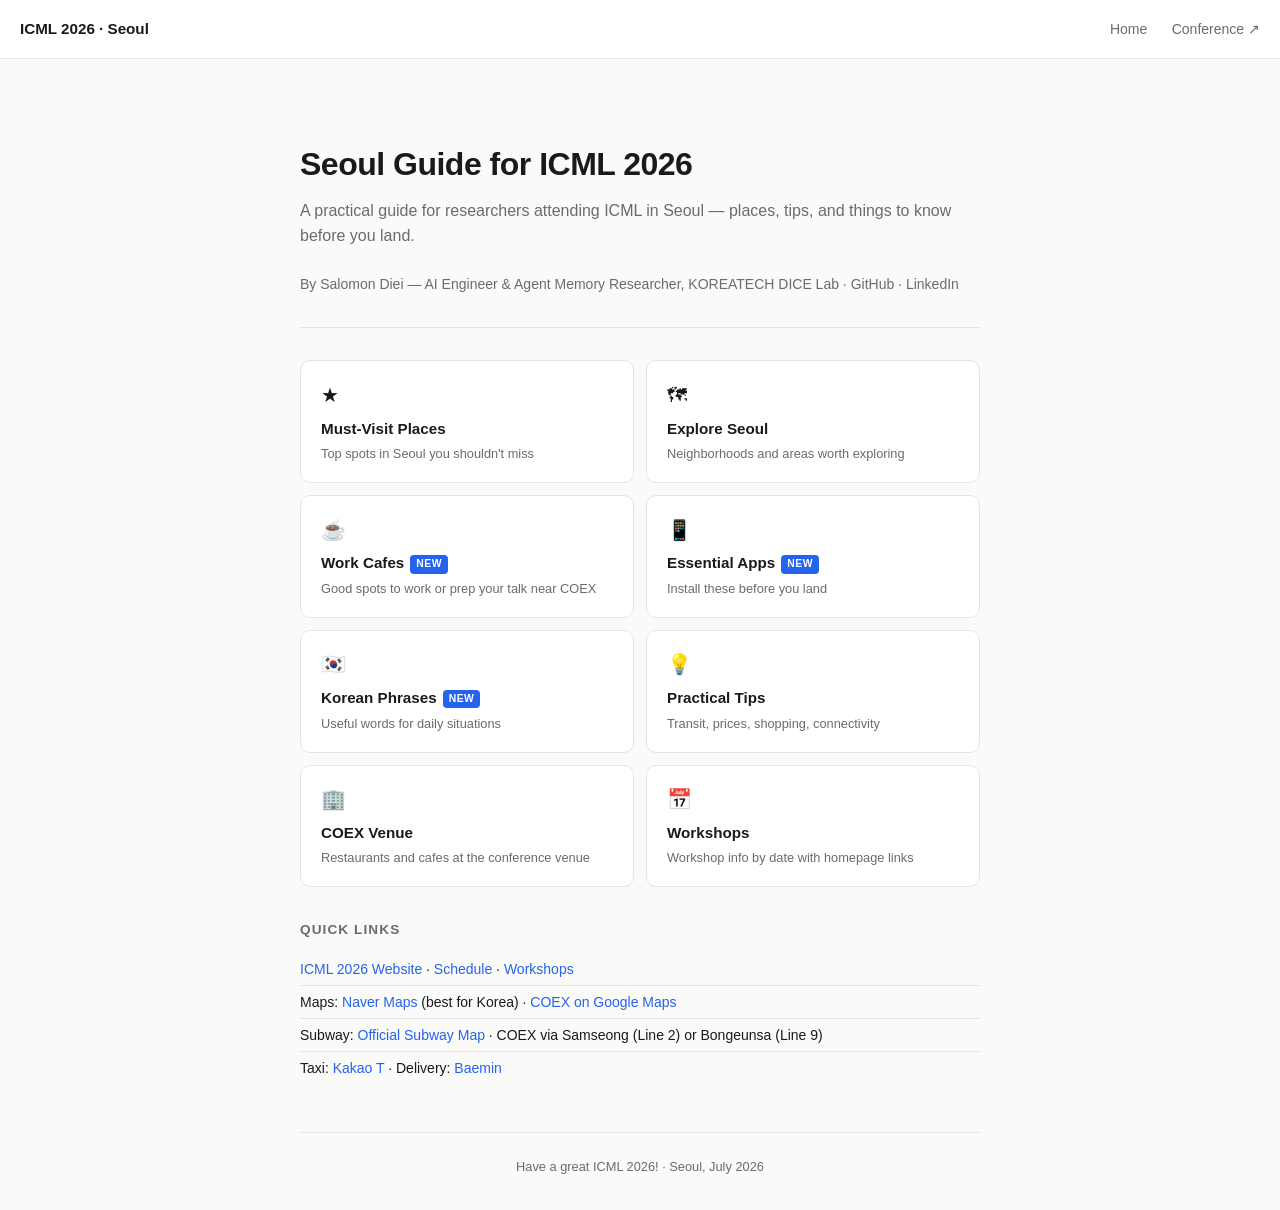
==== index.html @ 10a0c7cc "Initial commit: ICML 2026 Seoul guide" ====
<!DOCTYPE html>
<html lang="en">
<head>
  <meta charset="UTF-8" />
  <meta name="viewport" content="width=device-width, initial-scale=1.0" />
  <title>ICML 2026 Seoul Guide</title>
  <link rel="stylesheet" href="css/style.css" />
</head>
<body>

<header class="site-header">
  <span class="logo">ICML 2026 · Seoul</span>
  <nav>
    <a href="index.html">Home</a>
    <a href="https://icml.cc/" target="_blank">Conference ↗</a>
  </nav>
</header>

<div class="container">

  <div class="hero">
    <h1>Seoul Guide for ICML 2026</h1>
    <p class="subtitle">A practical guide for researchers attending ICML in Seoul — places, tips, and things to know before you land.</p>
    <p class="author">
      By <a href="https://salomon.reinvent-labs.com/" target="_blank">Salomon Diei</a> — AI Engineer &amp; Agent Memory Researcher, KOREATECH DICE Lab ·
      <a href="https://github.com/salomondiei08" target="_blank">GitHub</a> ·
      <a href="https://linkedin.com/in/salomondiei" target="_blank">LinkedIn</a>
    </p>
  </div>

  <div class="section-grid">
    <a class="section-card" href="must-visit.html">
      <div class="card-icon">★</div>
      <div class="card-title">Must-Visit Places</div>
      <div class="card-desc">Top spots in Seoul you shouldn't miss</div>
    </a>
    <a class="section-card" href="explore-seoul.html">
      <div class="card-icon">🗺</div>
      <div class="card-title">Explore Seoul</div>
      <div class="card-desc">Neighborhoods and areas worth exploring</div>
    </a>
    <a class="section-card" href="work-cafes.html">
      <div class="card-icon">☕</div>
      <div class="card-title">Work Cafes<span class="new-badge">New</span></div>
      <div class="card-desc">Good spots to work or prep your talk near COEX</div>
    </a>
    <a class="section-card" href="apps.html">
      <div class="card-icon">📱</div>
      <div class="card-title">Essential Apps<span class="new-badge">New</span></div>
      <div class="card-desc">Install these before you land</div>
    </a>
    <a class="section-card" href="korean-phrases.html">
      <div class="card-icon">🇰🇷</div>
      <div class="card-title">Korean Phrases<span class="new-badge">New</span></div>
      <div class="card-desc">Useful words for daily situations</div>
    </a>
    <a class="section-card" href="other-tips.html">
      <div class="card-icon">💡</div>
      <div class="card-title">Practical Tips</div>
      <div class="card-desc">Transit, prices, shopping, connectivity</div>
    </a>
    <a class="section-card" href="coex-guide.html">
      <div class="card-icon">🏢</div>
      <div class="card-title">COEX Venue</div>
      <div class="card-desc">Restaurants and cafes at the conference venue</div>
    </a>
    <a class="section-card" href="workshops.html">
      <div class="card-icon">📅</div>
      <div class="card-title">Workshops</div>
      <div class="card-desc">Workshop info by date with homepage links</div>
    </a>
  </div>

  <div class="links-section">
    <h2>Quick Links</h2>
    <ul>
      <li><a href="https://icml.cc/" target="_blank">ICML 2026 Website</a> · <a href="https://icml.cc/virtual/2026/calendar" target="_blank">Schedule</a> · <a href="https://icml.cc/virtual/2026/events/workshop" target="_blank">Workshops</a></li>
      <li>Maps: <a href="https://map.naver.com" target="_blank">Naver Maps</a> (best for Korea) · <a href="https://maps.app.goo.gl/pZpdu8FM5hJ1gw6Y6" target="_blank">COEX on Google Maps</a></li>
      <li>Subway: <a href="http://www.seoulmetro.co.kr/en/cyberStation.do" target="_blank">Official Subway Map</a> · COEX via Samseong (Line 2) or Bongeunsa (Line 9)</li>
      <li>Taxi: <a href="https://apps.apple.com/kr/app/kakao-t/id981110422" target="_blank">Kakao T</a> · Delivery: <a href="https://apps.apple.com/kr/app/baemin-food-delivery/id378084485" target="_blank">Baemin</a></li>
    </ul>
  </div>

  <footer>
    Have a great ICML 2026! · Seoul, July 2026
  </footer>

</div>
</body>
</html>
---- css/style.css ----
:root {
  --bg: #fafaf8;
  --text: #1a1a1a;
  --muted: #6b6b6b;
  --accent: #2563eb;
  --accent-light: #eff6ff;
  --border: #e5e5e5;
  --card-bg: #ffffff;
  --tag-bg: #f3f4f6;
}

* { box-sizing: border-box; margin: 0; padding: 0; }

body {
  font-family: -apple-system, BlinkMacSystemFont, "Segoe UI", sans-serif;
  background: var(--bg);
  color: var(--text);
  font-size: 16px;
  line-height: 1.6;
}

a { color: var(--accent); text-decoration: none; }
a:hover { text-decoration: underline; }

/* Layout */
.container {
  max-width: 720px;
  margin: 0 auto;
  padding: 2rem 1.25rem;
}

/* Header */
.site-header {
  border-bottom: 1px solid var(--border);
  padding: 1rem 1.25rem;
  display: flex;
  align-items: center;
  justify-content: space-between;
  background: var(--card-bg);
  position: sticky;
  top: 0;
  z-index: 10;
}

.site-header .logo {
  font-weight: 700;
  font-size: 0.95rem;
  color: var(--text);
}

.site-header nav a {
  margin-left: 1.25rem;
  font-size: 0.875rem;
  color: var(--muted);
}

.site-header nav a:hover { color: var(--accent); text-decoration: none; }

/* Hero */
.hero {
  padding: 3rem 0 2rem;
  border-bottom: 1px solid var(--border);
}

.hero h1 {
  font-size: 2rem;
  font-weight: 800;
  letter-spacing: -0.5px;
  margin-bottom: 0.5rem;
}

.hero .subtitle {
  color: var(--muted);
  font-size: 1rem;
  margin-bottom: 1.5rem;
}

.hero .author {
  font-size: 0.875rem;
  color: var(--muted);
  margin-top: 1rem;
}

.hero .author a { color: var(--muted); }
.hero .author a:hover { color: var(--accent); }

/* Section grid */
.section-grid {
  display: grid;
  grid-template-columns: 1fr 1fr;
  gap: 0.75rem;
  margin: 2rem 0;
}

@media (max-width: 480px) {
  .section-grid { grid-template-columns: 1fr; }
  .hero h1 { font-size: 1.5rem; }
}

.section-card {
  display: block;
  padding: 1.1rem 1.25rem;
  border: 1px solid var(--border);
  border-radius: 10px;
  background: var(--card-bg);
  transition: border-color 0.15s, box-shadow 0.15s;
  color: var(--text);
}

.section-card:hover {
  border-color: var(--accent);
  box-shadow: 0 2px 8px rgba(37,99,235,0.08);
  text-decoration: none;
}

.section-card .card-icon { font-size: 1.25rem; margin-bottom: 0.35rem; }
.section-card .card-title { font-weight: 600; font-size: 0.95rem; }
.section-card .card-desc { font-size: 0.8rem; color: var(--muted); margin-top: 0.2rem; }

.new-badge {
  display: inline-block;
  font-size: 0.65rem;
  font-weight: 700;
  background: var(--accent);
  color: white;
  padding: 1px 6px;
  border-radius: 4px;
  vertical-align: middle;
  margin-left: 6px;
  letter-spacing: 0.5px;
  text-transform: uppercase;
}

/* Useful links */
.links-section { margin-top: 2rem; }
.links-section h2 { font-size: 0.85rem; text-transform: uppercase; letter-spacing: 0.08em; color: var(--muted); margin-bottom: 0.75rem; }
.links-section ul { list-style: none; }
.links-section ul li { font-size: 0.875rem; padding: 0.3rem 0; border-bottom: 1px solid var(--border); }
.links-section ul li:last-child { border-bottom: none; }

/* Page heading */
.page-header {
  padding: 2rem 0 1.5rem;
  border-bottom: 1px solid var(--border);
  margin-bottom: 2rem;
}

.page-header .back {
  font-size: 0.8rem;
  color: var(--muted);
  display: inline-block;
  margin-bottom: 0.75rem;
}

.page-header h1 { font-size: 1.6rem; font-weight: 800; }
.page-header .desc { color: var(--muted); margin-top: 0.4rem; font-size: 0.925rem; }

/* Content blocks */
.block { margin-bottom: 2rem; }
.block h2 {
  font-size: 1.05rem;
  font-weight: 700;
  margin-bottom: 0.75rem;
  padding-bottom: 0.4rem;
  border-bottom: 2px solid var(--accent-light);
}

.item {
  padding: 1rem;
  border: 1px solid var(--border);
  border-radius: 8px;
  margin-bottom: 0.6rem;
  background: var(--card-bg);
}

.item-title { font-weight: 600; font-size: 0.95rem; }
.item-meta { font-size: 0.8rem; color: var(--muted); margin-top: 0.2rem; }
.item-desc { font-size: 0.875rem; margin-top: 0.4rem; }
.item-tag {
  display: inline-block;
  font-size: 0.7rem;
  background: var(--tag-bg);
  border-radius: 4px;
  padding: 1px 7px;
  margin-top: 0.4rem;
  color: var(--muted);
  font-weight: 500;
}

/* Korean phrase table */
.phrase-table { width: 100%; border-collapse: collapse; font-size: 0.9rem; }
.phrase-table thead th {
  text-align: left;
  padding: 0.5rem 0.75rem;
  font-size: 0.75rem;
  text-transform: uppercase;
  letter-spacing: 0.06em;
  color: var(--muted);
  border-bottom: 2px solid var(--border);
}
.phrase-table tbody tr { border-bottom: 1px solid var(--border); }
.phrase-table tbody tr:last-child { border-bottom: none; }
.phrase-table td { padding: 0.6rem 0.75rem; vertical-align: top; }
.phrase-table .korean { font-size: 1rem; font-weight: 600; }
.phrase-table .romanized { color: var(--muted); font-size: 0.8rem; }
.phrase-table .meaning { }
.phrase-table .context { font-size: 0.78rem; color: var(--muted); font-style: italic; }

/* Category label */
.category-label {
  font-size: 0.75rem;
  font-weight: 700;
  text-transform: uppercase;
  letter-spacing: 0.08em;
  color: var(--accent);
  margin: 1.5rem 0 0.5rem;
}

footer {
  margin-top: 3rem;
  padding-top: 1.5rem;
  border-top: 1px solid var(--border);
  font-size: 0.8rem;
  color: var(--muted);
  text-align: center;
}
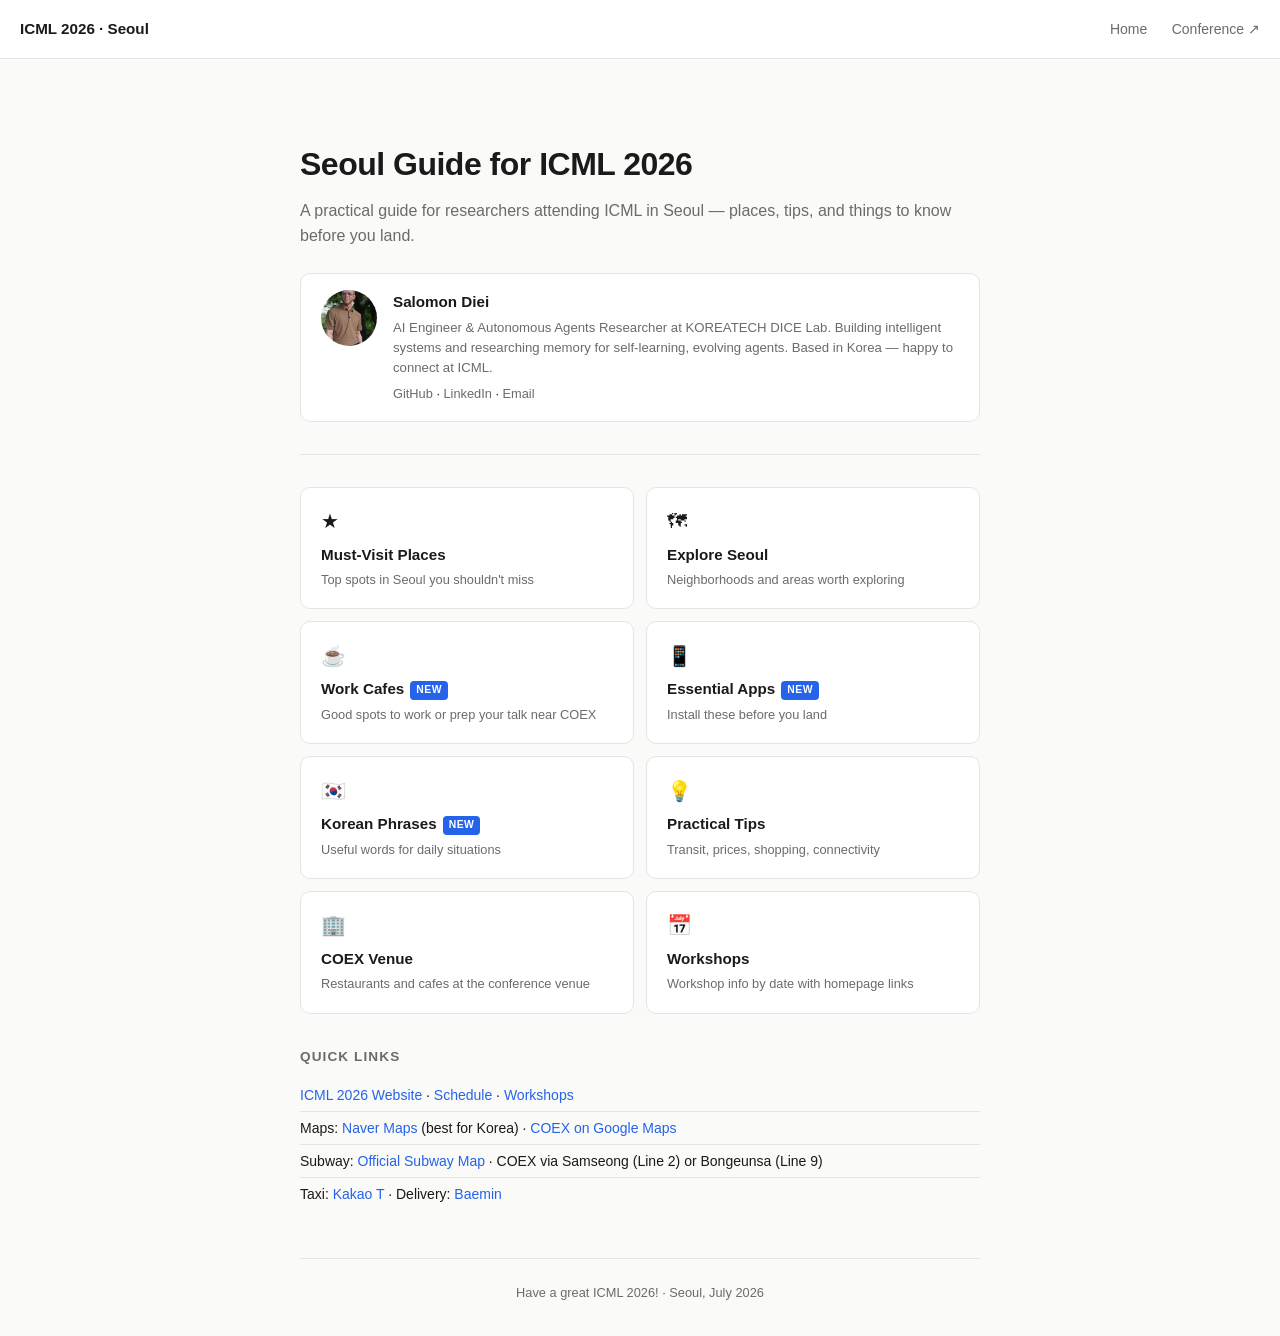
==== commit a202df21: "Add author photo and bio to homepage" ====
--- a/index.html
+++ b/index.html
@@ -21,11 +21,20 @@
   <div class="hero">
     <h1>Seoul Guide for ICML 2026</h1>
     <p class="subtitle">A practical guide for researchers attending ICML in Seoul — places, tips, and things to know before you land.</p>
-    <p class="author">
-      By <a href="https://salomon.reinvent-labs.com/" target="_blank">Salomon Diei</a> — AI Engineer &amp; Agent Memory Researcher, KOREATECH DICE Lab ·
-      <a href="https://github.com/salomondiei08" target="_blank">GitHub</a> ·
-      <a href="https://linkedin.com/in/salomondiei" target="_blank">LinkedIn</a>
-    </p>
+    <div class="author-card">
+      <img src="salomon.jpg" alt="Salomon Diei" class="author-photo" />
+      <div class="author-info">
+        <div class="author-name">
+          <a href="https://salomon.reinvent-labs.com/" target="_blank">Salomon Diei</a>
+        </div>
+        <div class="author-bio">AI Engineer &amp; Autonomous Agents Researcher at KOREATECH DICE Lab. Building intelligent systems and researching memory for self-learning, evolving agents. Based in Korea — happy to connect at ICML.</div>
+        <div class="author-links">
+          <a href="https://github.com/salomondiei08" target="_blank">GitHub</a> ·
+          <a href="https://linkedin.com/in/salomondiei" target="_blank">LinkedIn</a> ·
+          <a href="mailto:salomondiei08@gmail.com">Email</a>
+        </div>
+      </div>
+    </div>
   </div>
 
   <div class="section-grid">
--- a/css/style.css
+++ b/css/style.css
@@ -75,14 +75,51 @@
   margin-bottom: 1.5rem;
 }
 
-.hero .author {
-  font-size: 0.875rem;
-  color: var(--muted);
-  margin-top: 1rem;
-}
-
-.hero .author a { color: var(--muted); }
-.hero .author a:hover { color: var(--accent); }
+.author-card {
+  display: flex;
+  align-items: flex-start;
+  gap: 1rem;
+  margin-top: 1.5rem;
+  padding: 1rem 1.25rem;
+  background: var(--card-bg);
+  border: 1px solid var(--border);
+  border-radius: 10px;
+}
+
+.author-photo {
+  width: 56px;
+  height: 56px;
+  border-radius: 50%;
+  object-fit: cover;
+  flex-shrink: 0;
+}
+
+.author-name {
+  font-weight: 700;
+  font-size: 0.95rem;
+}
+
+.author-name a { color: var(--text); }
+.author-name a:hover { color: var(--accent); text-decoration: none; }
+
+.author-bio {
+  font-size: 0.825rem;
+  color: var(--muted);
+  margin-top: 0.25rem;
+  line-height: 1.5;
+}
+
+.author-links {
+  font-size: 0.8rem;
+  margin-top: 0.4rem;
+}
+
+.author-links a { color: var(--muted); }
+.author-links a:hover { color: var(--accent); }
+
+@media (max-width: 480px) {
+  .author-card { flex-direction: column; }
+}
 
 /* Section grid */
 .section-grid {
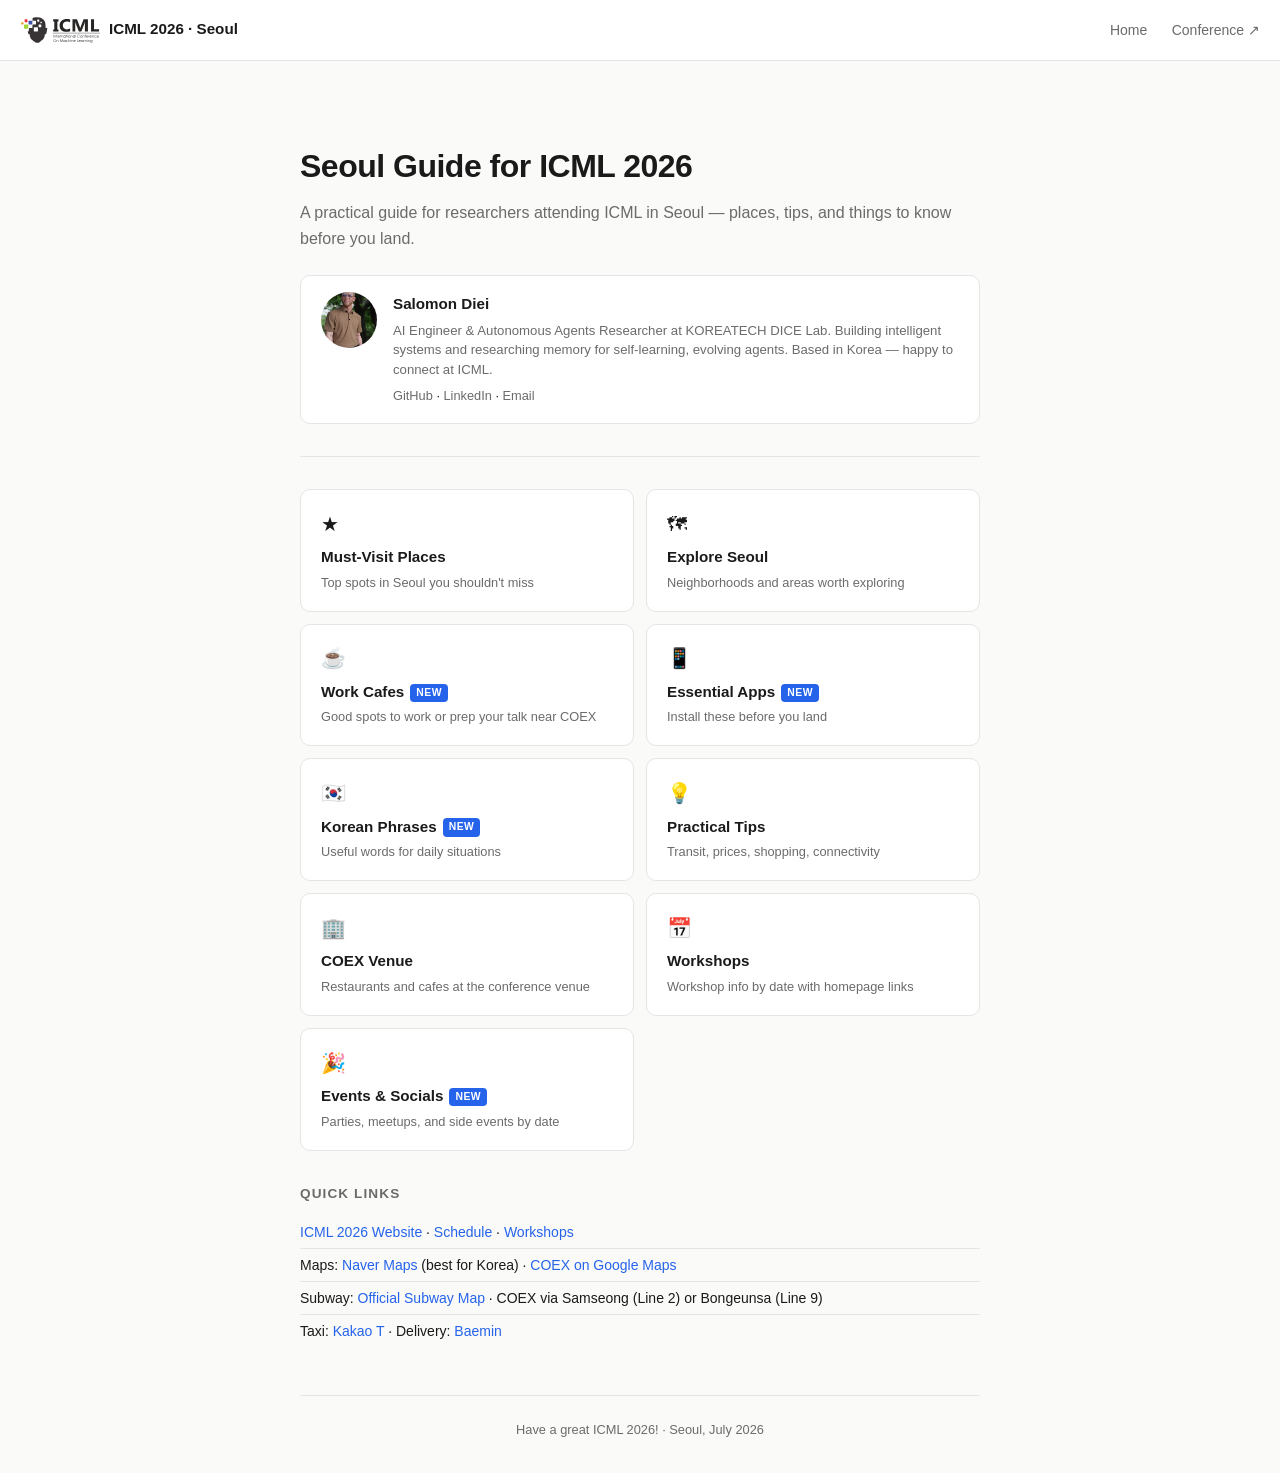
==== commit fdac161a: "Add socials page, store links, Naver map links, ICML logo, Yogiyo" ====
--- a/index.html
+++ b/index.html
@@ -9,7 +9,9 @@
 <body>
 
 <header class="site-header">
-  <span class="logo">ICML 2026 · Seoul</span>
+  <span class="logo">
+    <img src="icml-logo.svg" alt="ICML" class="icml-logo" />ICML 2026 · Seoul
+  </span>
   <nav>
     <a href="index.html">Home</a>
     <a href="https://icml.cc/" target="_blank">Conference ↗</a>
@@ -78,6 +80,11 @@
       <div class="card-title">Workshops</div>
       <div class="card-desc">Workshop info by date with homepage links</div>
     </a>
+    <a class="section-card" href="socials.html">
+      <div class="card-icon">🎉</div>
+      <div class="card-title">Events &amp; Socials<span class="new-badge">New</span></div>
+      <div class="card-desc">Parties, meetups, and side events by date</div>
+    </a>
   </div>
 
   <div class="links-section">
--- a/css/style.css
+++ b/css/style.css
@@ -261,3 +261,88 @@
   color: var(--muted);
   text-align: center;
 }
+
+/* Store and map buttons */
+.store-links, .map-links {
+  display: flex;
+  flex-wrap: wrap;
+  gap: 0.4rem;
+  margin: 0.6rem 0 0.4rem;
+}
+
+.store-btn, .map-btn {
+  display: inline-block;
+  font-size: 0.75rem;
+  font-weight: 600;
+  padding: 3px 10px;
+  border-radius: 5px;
+  border: 1px solid var(--border);
+  background: var(--tag-bg);
+  color: var(--text);
+  text-decoration: none;
+  transition: background 0.15s, border-color 0.15s;
+}
+
+.store-btn:hover, .map-btn:hover {
+  background: var(--accent-light);
+  border-color: var(--accent);
+  color: var(--accent);
+  text-decoration: none;
+}
+
+/* Events / Socials */
+.date-section {
+  margin-bottom: 2.5rem;
+}
+
+.date-label {
+  font-size: 0.8rem;
+  font-weight: 700;
+  text-transform: uppercase;
+  letter-spacing: 0.08em;
+  color: var(--accent);
+  margin-bottom: 0.75rem;
+  padding-bottom: 0.4rem;
+  border-bottom: 2px solid var(--accent-light);
+}
+
+.event-card {
+  padding: 1rem 1.25rem;
+  border: 1px solid var(--border);
+  border-radius: 8px;
+  margin-bottom: 0.6rem;
+  background: var(--card-bg);
+}
+
+.event-title {
+  font-weight: 600;
+  font-size: 0.95rem;
+}
+
+.event-title a { color: var(--text); }
+.event-title a:hover { color: var(--accent); text-decoration: none; }
+
+.event-meta {
+  font-size: 0.8rem;
+  color: var(--muted);
+  margin-top: 0.2rem;
+}
+
+.event-desc {
+  font-size: 0.875rem;
+  margin-top: 0.4rem;
+  line-height: 1.5;
+}
+
+.event-tags {
+  margin-top: 0.5rem;
+}
+
+/* ICML logo in header */
+.icml-logo {
+  height: 28px;
+  width: auto;
+  vertical-align: middle;
+  margin-right: 0.5rem;
+  opacity: 0.9;
+}
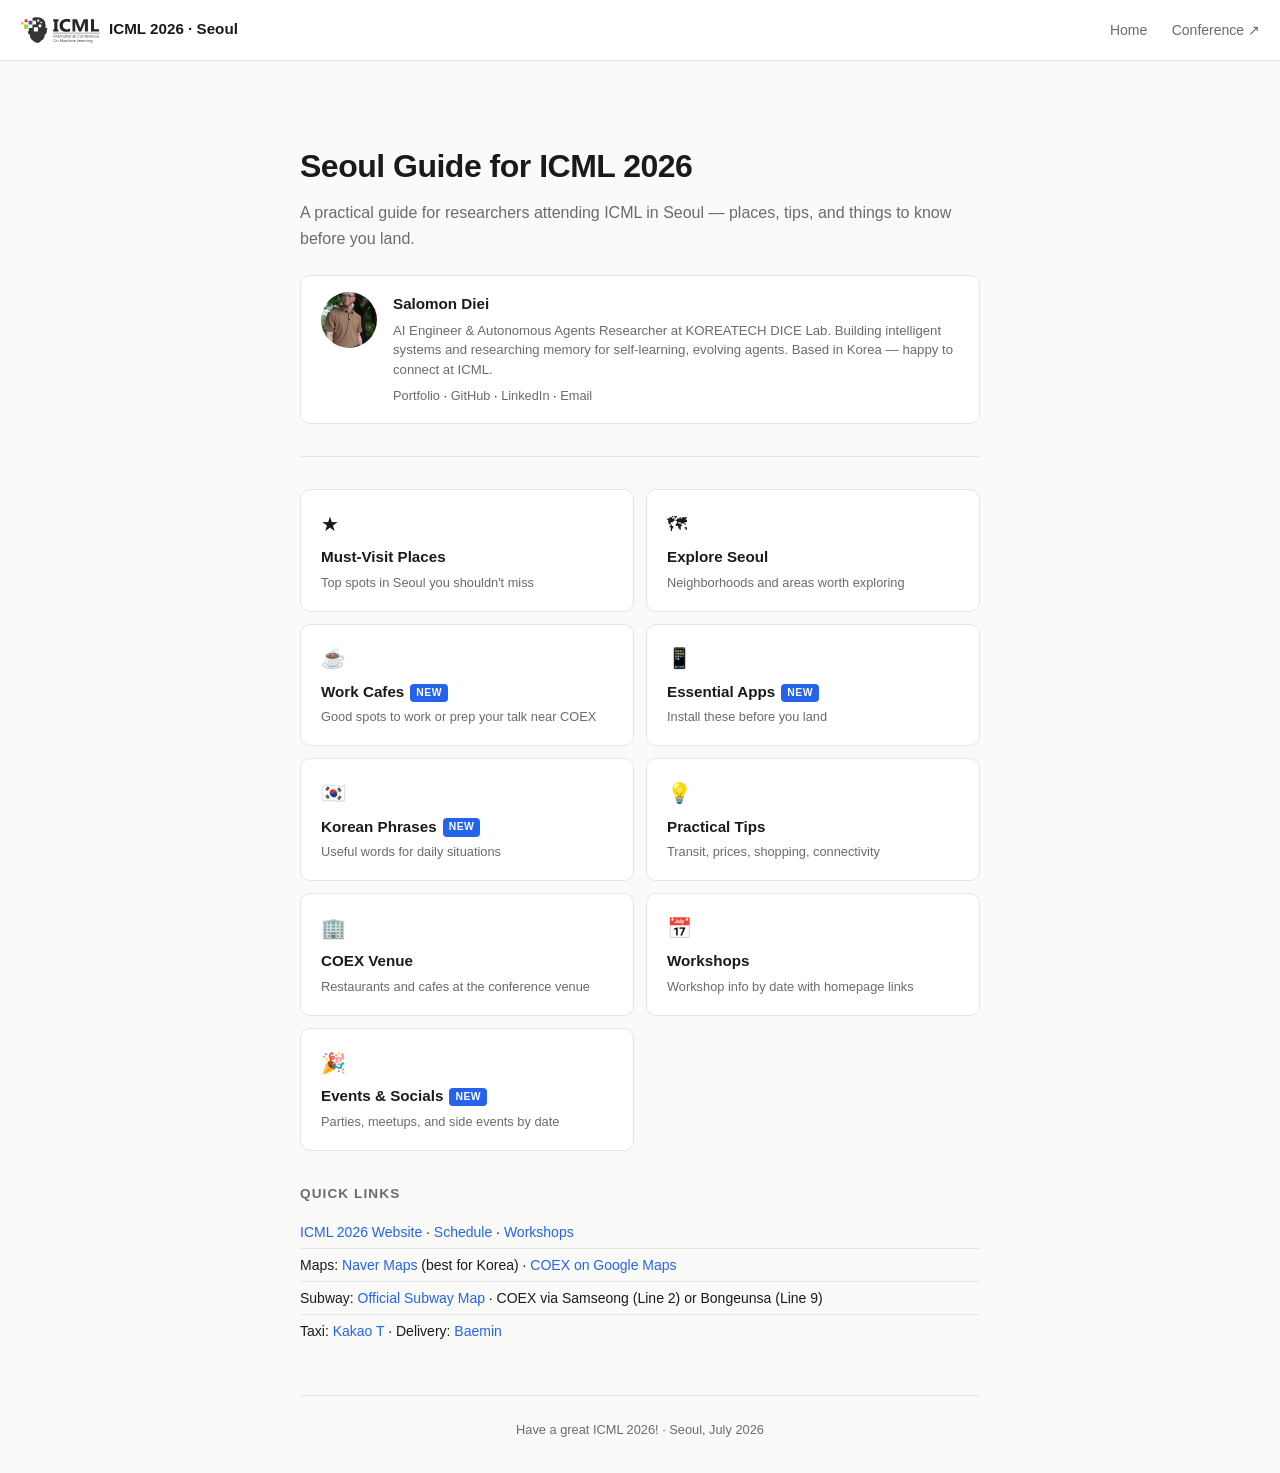
==== commit 4009838b: "Add portfolio link to author card" ====
--- a/index.html
+++ b/index.html
@@ -31,6 +31,7 @@
         </div>
         <div class="author-bio">AI Engineer &amp; Autonomous Agents Researcher at KOREATECH DICE Lab. Building intelligent systems and researching memory for self-learning, evolving agents. Based in Korea — happy to connect at ICML.</div>
         <div class="author-links">
+          <a href="https://salomon.reinvent-labs.com/" target="_blank">Portfolio</a> ·
           <a href="https://github.com/salomondiei08" target="_blank">GitHub</a> ·
           <a href="https://linkedin.com/in/salomondiei" target="_blank">LinkedIn</a> ·
           <a href="mailto:salomondiei08@gmail.com">Email</a>
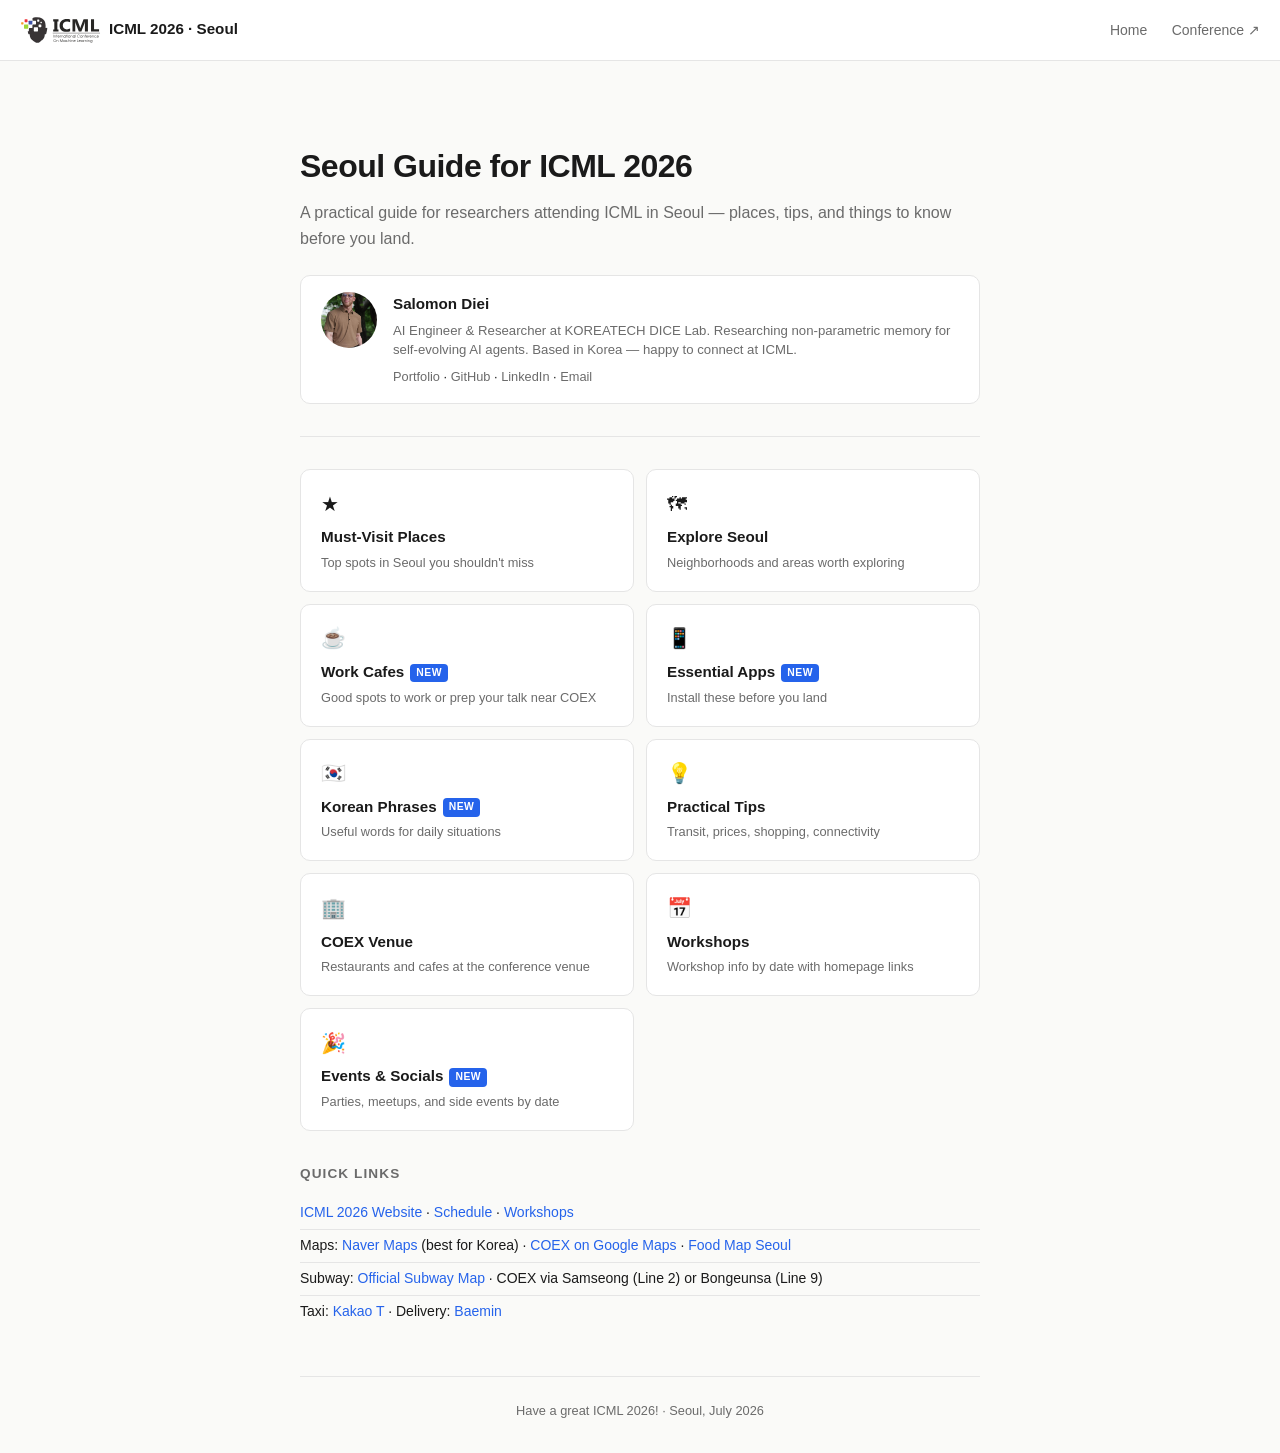
==== commit d66345c7: "Add event filter chips, food map link, update bio" ====
--- a/index.html
+++ b/index.html
@@ -29,7 +29,7 @@
         <div class="author-name">
           <a href="https://salomon.reinvent-labs.com/" target="_blank">Salomon Diei</a>
         </div>
-        <div class="author-bio">AI Engineer &amp; Autonomous Agents Researcher at KOREATECH DICE Lab. Building intelligent systems and researching memory for self-learning, evolving agents. Based in Korea — happy to connect at ICML.</div>
+        <div class="author-bio">AI Engineer &amp; Researcher at KOREATECH DICE Lab. Researching non-parametric memory for self-evolving AI agents. Based in Korea — happy to connect at ICML.</div>
         <div class="author-links">
           <a href="https://salomon.reinvent-labs.com/" target="_blank">Portfolio</a> ·
           <a href="https://github.com/salomondiei08" target="_blank">GitHub</a> ·
@@ -92,7 +92,7 @@
     <h2>Quick Links</h2>
     <ul>
       <li><a href="https://icml.cc/" target="_blank">ICML 2026 Website</a> · <a href="https://icml.cc/virtual/2026/calendar" target="_blank">Schedule</a> · <a href="https://icml.cc/virtual/2026/events/workshop" target="_blank">Workshops</a></li>
-      <li>Maps: <a href="https://map.naver.com" target="_blank">Naver Maps</a> (best for Korea) · <a href="https://maps.app.goo.gl/pZpdu8FM5hJ1gw6Y6" target="_blank">COEX on Google Maps</a></li>
+      <li>Maps: <a href="https://map.naver.com" target="_blank">Naver Maps</a> (best for Korea) · <a href="https://maps.app.goo.gl/pZpdu8FM5hJ1gw6Y6" target="_blank">COEX on Google Maps</a> · <a href="https://www.google.com/maps/@/data=!3m1!1e3!4m3!11m2!2shLuMY4QJR92Pcyuj9xEcqQ!3e3?entry=ttu" target="_blank">Food Map Seoul</a></li>
       <li>Subway: <a href="http://www.seoulmetro.co.kr/en/cyberStation.do" target="_blank">Official Subway Map</a> · COEX via Samseong (Line 2) or Bongeunsa (Line 9)</li>
       <li>Taxi: <a href="https://apps.apple.com/kr/app/kakao-t/id981110422" target="_blank">Kakao T</a> · Delivery: <a href="https://apps.apple.com/kr/app/baemin-food-delivery/id378084485" target="_blank">Baemin</a></li>
     </ul>
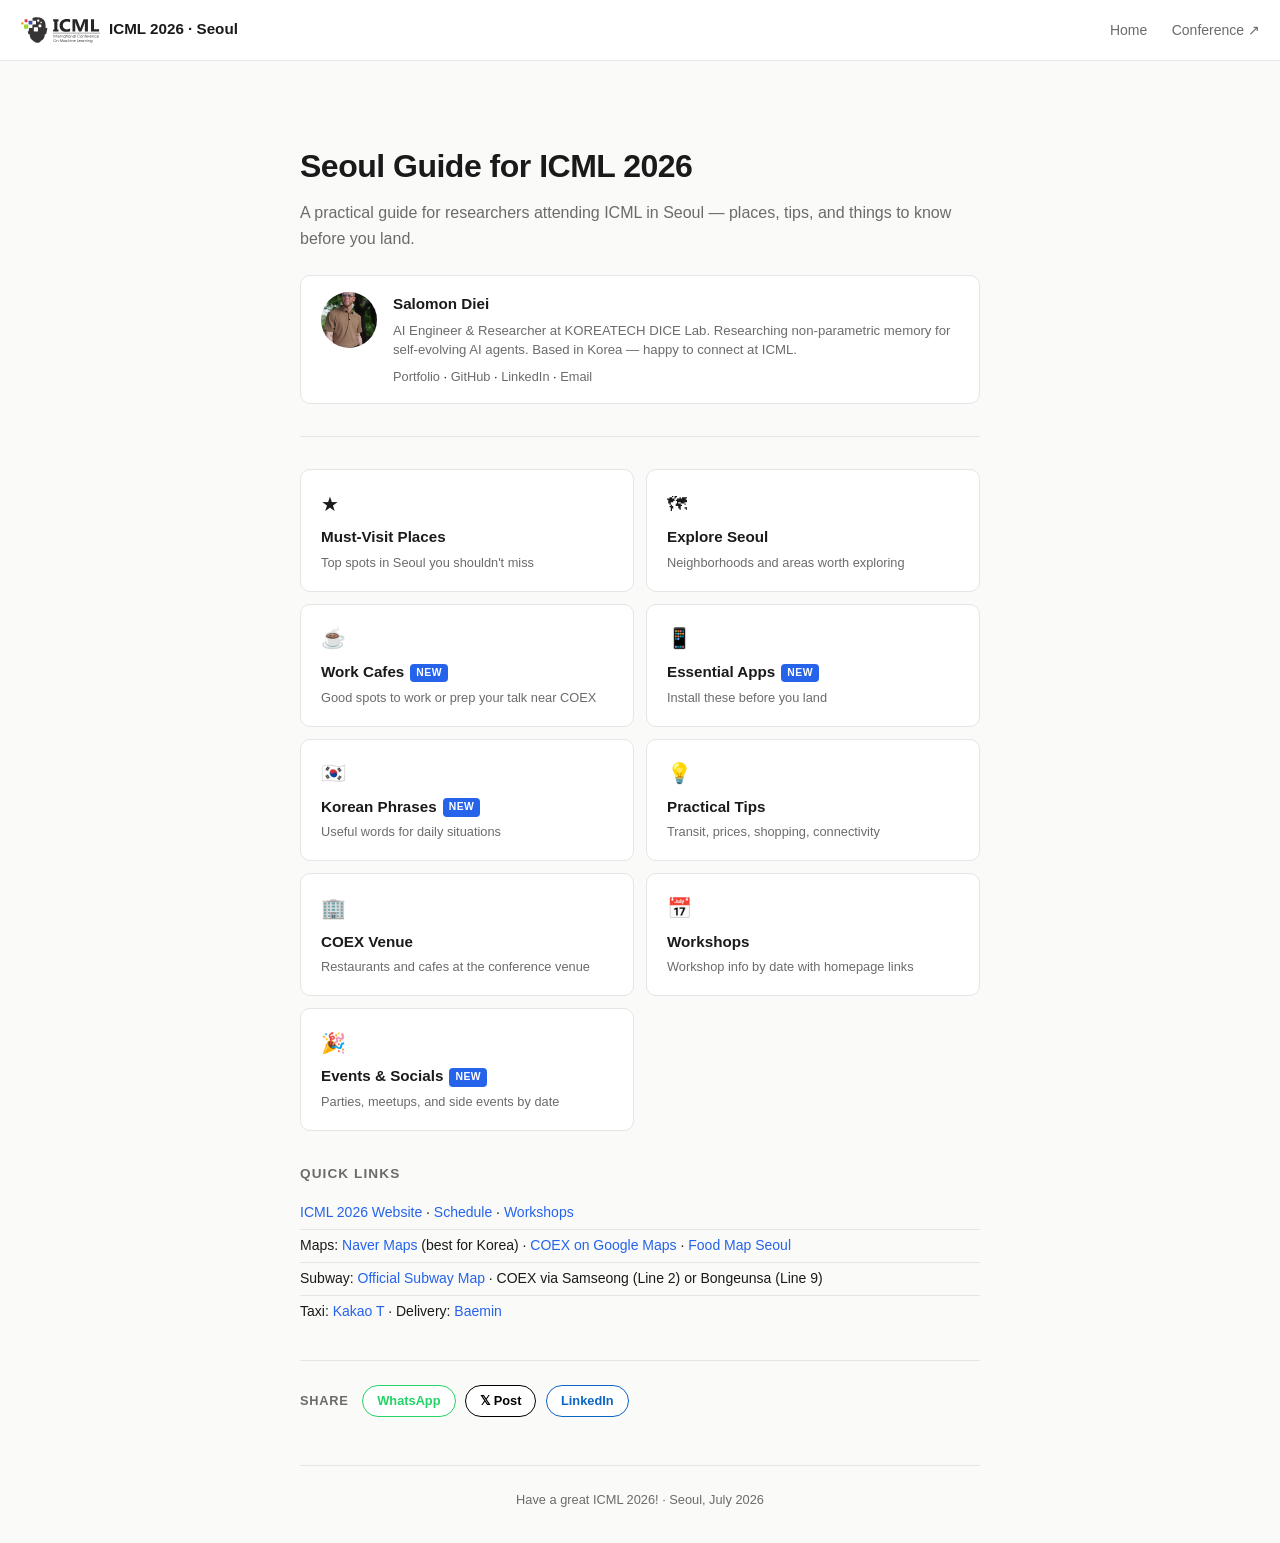
==== commit c5ff7783: "Add share buttons, OG meta tags, and og-image for all pages" ====
--- a/index.html
+++ b/index.html
@@ -5,6 +5,19 @@
   <meta name="viewport" content="width=device-width, initial-scale=1.0" />
   <title>ICML 2026 Seoul Guide</title>
   <link rel="stylesheet" href="css/style.css" />
+  <!-- Open Graph -->
+  <meta property="og:type" content="website" />
+  <meta property="og:url" content="https://icml.reinvent-labs.com/" />
+  <meta property="og:title" content="Seoul Guide for ICML 2026" />
+  <meta property="og:description" content="A practical guide for AI researchers attending ICML 2026 in Seoul — events, apps, places, Korean phrases, and tips." />
+  <meta property="og:image" content="https://icml.reinvent-labs.com/og-image.jpg" />
+  <meta property="og:image:width" content="1200" />
+  <meta property="og:image:height" content="630" />
+  <!-- Twitter / X -->
+  <meta name="twitter:card" content="summary_large_image" />
+  <meta name="twitter:title" content="Seoul Guide for ICML 2026" />
+  <meta name="twitter:description" content="A practical guide for AI researchers attending ICML 2026 in Seoul — events, apps, places, Korean phrases, and tips." />
+  <meta name="twitter:image" content="https://icml.reinvent-labs.com/og-image.jpg" />
 </head>
 <body>
 
@@ -98,6 +111,18 @@
     </ul>
   </div>
 
+    <div class="share-bar">
+    <span class="share-label">Share</span>
+    <a class="share-btn wa" href="https://wa.me/?text=ICML%202026%20Seoul%20Guide%20%7C%20Events%2C%20places%20%26%20tips%20for%20researchers%20https://icml.reinvent-labs.com/" target="_blank" rel="noopener">
+      WhatsApp
+    </a>
+    <a class="share-btn x" href="https://twitter.com/intent/tweet?text=ICML%202026%20Seoul%20Guide%20%E2%80%94%20events%2C%20apps%2C%20places%20%26%20tips%20for%20researchers&url=https://icml.reinvent-labs.com/" target="_blank" rel="noopener">
+      𝕏 Post
+    </a>
+    <a class="share-btn li" href="https://www.linkedin.com/sharing/share-offsite/?url=https://icml.reinvent-labs.com/" target="_blank" rel="noopener">
+      LinkedIn
+    </a>
+  </div>
   <footer>
     Have a great ICML 2026! · Seoul, July 2026
   </footer>
--- a/css/style.css
+++ b/css/style.css
@@ -338,6 +338,50 @@
   margin-top: 0.5rem;
 }
 
+/* Share buttons */
+.share-bar {
+  display: flex;
+  align-items: center;
+  gap: 0.6rem;
+  margin: 2rem 0 1rem;
+  padding-top: 1.5rem;
+  border-top: 1px solid var(--border);
+  flex-wrap: wrap;
+}
+
+.share-label {
+  font-size: 0.8rem;
+  color: var(--muted);
+  font-weight: 600;
+  text-transform: uppercase;
+  letter-spacing: 0.06em;
+  margin-right: 0.25rem;
+}
+
+.share-btn {
+  display: inline-flex;
+  align-items: center;
+  gap: 0.35rem;
+  font-size: 0.8rem;
+  font-weight: 600;
+  padding: 5px 14px;
+  border-radius: 999px;
+  border: 1.5px solid var(--border);
+  background: var(--card-bg);
+  color: var(--text);
+  text-decoration: none;
+  cursor: pointer;
+  transition: all 0.15s;
+}
+
+.share-btn:hover { text-decoration: none; }
+.share-btn.wa  { border-color: #25d366; color: #25d366; }
+.share-btn.wa:hover  { background: #25d366; color: white; }
+.share-btn.x   { border-color: #000; color: #000; }
+.share-btn.x:hover   { background: #000; color: white; }
+.share-btn.li  { border-color: #0a66c2; color: #0a66c2; }
+.share-btn.li:hover  { background: #0a66c2; color: white; }
+
 /* ICML logo in header */
 .icml-logo {
   height: 28px;
